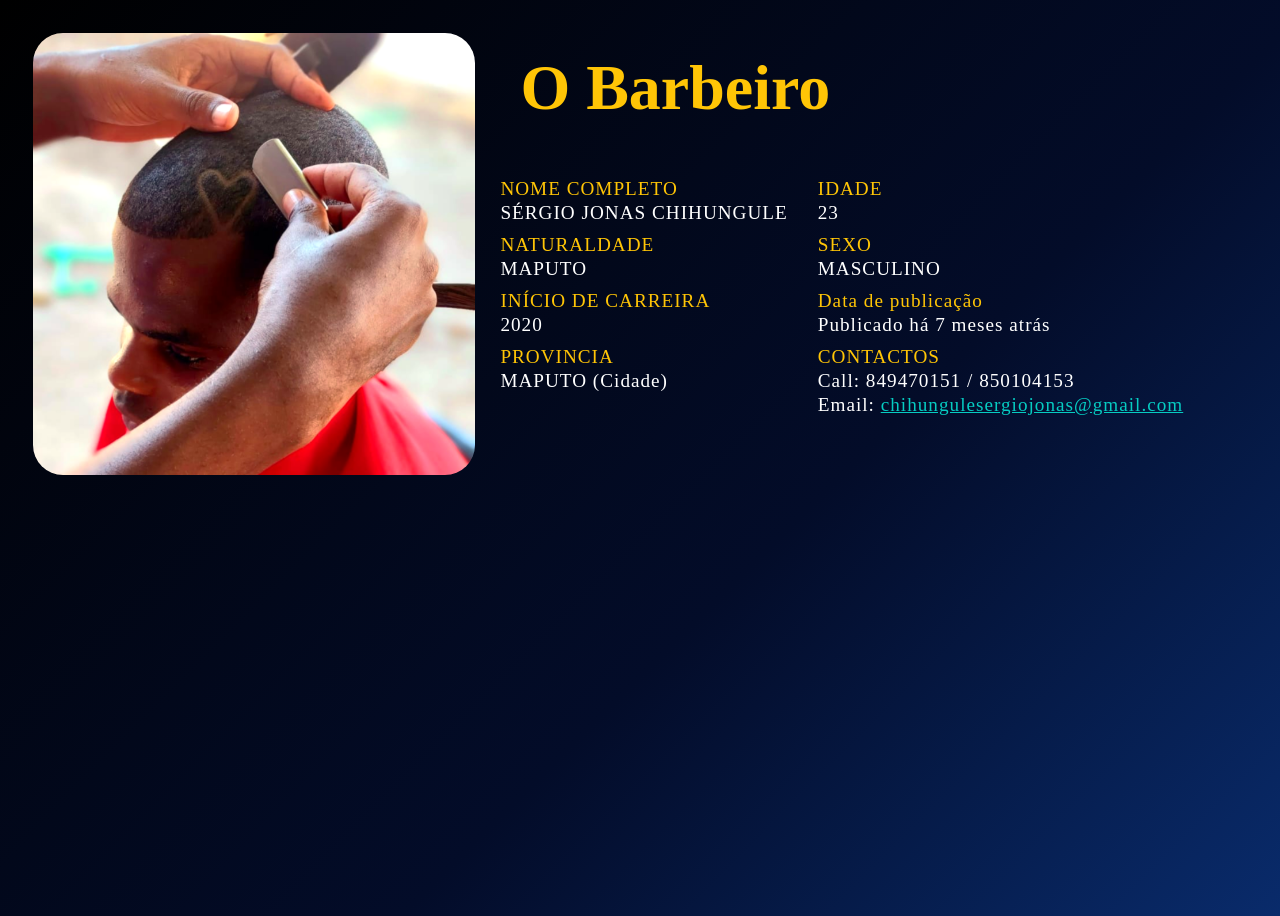
==== index.html @ 2ba9f7d7 "nk" ====
<!DOCTYPE html>
<html lang="pt-Pt">
<head>
    <meta charset="UTF-8">
    <link rel="icon" href="img.PNG" type="image/png" sizes="32x32">
    <link rel="icon" href="img.PNG" type="image/png" sizes="96x96">
    <meta name="google-site-verification" content="6t2F4uicQxFRwmdzP9QS4JVIUCfvH9660WqZnqNO77M" />
    <meta name="viewport" content="width=device-width, initial-scale=1.0">
    <meta name="description" content="Sérgio Jonas Chihungule de 23 anos com 6 anos de carreira como barbeiro.">
    <meta name="keywords" content="barbeiro, chihungule, cabelo,Sérgio, Sérgio Jonas, corte, maputo, moz, moçambique">

    <meta property="og:title" content="Chihungule - Profile">
    <meta property="og:description" content="Confira meus cortes e experiências.">
    <meta property="og:url" content="https://chihunguleapps.github.io/">
    
    <title>Sérgio Jonas Chihungule | O barbeiro</title>
    <style>
        body{
            background: linear-gradient(135deg, hsl(0, 0%, 0%) 0%,#030c29 60%, #092b6b 100%);
            min-height: 100vh;
        }
        a{
            color: #06ccc2;
        }
        img{
            width: 35%;
            margin: 25px;
            border-radius: 30px;
            object-fit: cover;
            
        }
        .all{
            display: flex;
             flex-direction: row;
             color: white;
             justify-content: start;
        } 
         
        .container-info{
             display: flex;
             flex-direction: column;
        }
        div.info{
             flex-direction: row;
             color: white;
             margin-right: 30px;
             letter-spacing: 1px;
             font-size: 1.5vw;
        }
        .tag{
            margin-top: 10px;
            color: #ffc506; 
        }
        div.pg{
            display: flex;
        }

        h1{
            color: #ffc506;
            margin-left: 20px;
            font-size: 5vw;

        }
        p{
            margin: 2px 0;
            line-height: normal;
        }

        @media (max-width: 768px) {
            .all {
                flex-direction: column;
        
            }
            h1{
                align-self: center;
                font-size: 6vW;
            }
            div.pg{
                flex-direction: row;
                align-items: center;
                
            }

            div.info{
                font-size: 2.5vw;
                flex-direction: row;
                margin-right: 20px;
                margin-bottom: 20px;
            }
            
            img {
                align-self: center;
                width: 40%;
                aspect-ratio: 1/1;
            }
        }
    </style>
</head>
<body>
    <div class="all">
        
        <img src="img.PNG">
        <div class="container-info">
            <h1>O Barbeiro</h1>

            <div class="pg">
                <div class="info">
                    <p class="tag">NOME COMPLETO</p>
                    <p>SÉRGIO JONAS CHIHUNGULE </p>
                    <p></p>
                    <p class="tag">NATURALDADE</p>
                    <p>MAPUTO</p>
                    <p class="tag">INÍCIO DE CARREIRA</p>
                    <p>2020</p>
                    <p class="tag">PROVINCIA</p>
                    <p>MAPUTO (Cidade)</p>
                </div>
                <div class="info">
                     <p class="tag">IDADE</p>
                     <p>23</p>
                     <p class="tag">SEXO</p>
                     <p>MASCULINO</p>
                     <p  class="tag">Data de publicação</p>
                     <p id="ago"></p>
                     <p class="tag">CONTACTOS</p>
                     <P>Call: 849470151 / 850104153 </P>
                     <p>Email: <a href="mailto:chihungulesergiojonas@gmail.com">chihungulesergiojonas@gmail.com</a></p>

                 </div>
            </div>
        </div>
        
    </div>
    <script> 
     
     function  getTime() {
        var hr = new Date(2026, 3, 12, 0, 0)
        var ag = new Date()
        var ago = ag - hr
        
        var mins = Math.floor(ago/60000)
        var hours = Math.floor(mins/60)
        var days = Math.floor(hours/24)
        var weeks = Math.floor(days/7)
        var months = Math.floor(days/30)
        var years = Math.floor(days/365)

        if(mins<60) return mins + (mins===1?" minuto":" minutos")
        if(hours<24) return hours +(hours===1? " hora": " horas")
        if(days<7) return days + (days===1?" dia":" dias")
        if(days<30) return weeks + (weeks===1?" semana":" semanas")
        if(months<12) return months + (months===1?" mês":" meses")
        return years + (years===1?" ano":" anos" )
     }


     document.getElementById("ago").innerText = ` Publicado há ${getTime()} atrás`

     /*

      git add .
      git commit -m "ENVIANDO ARQUIVOS"
      git push

     */
    </script>

</body>
</html>
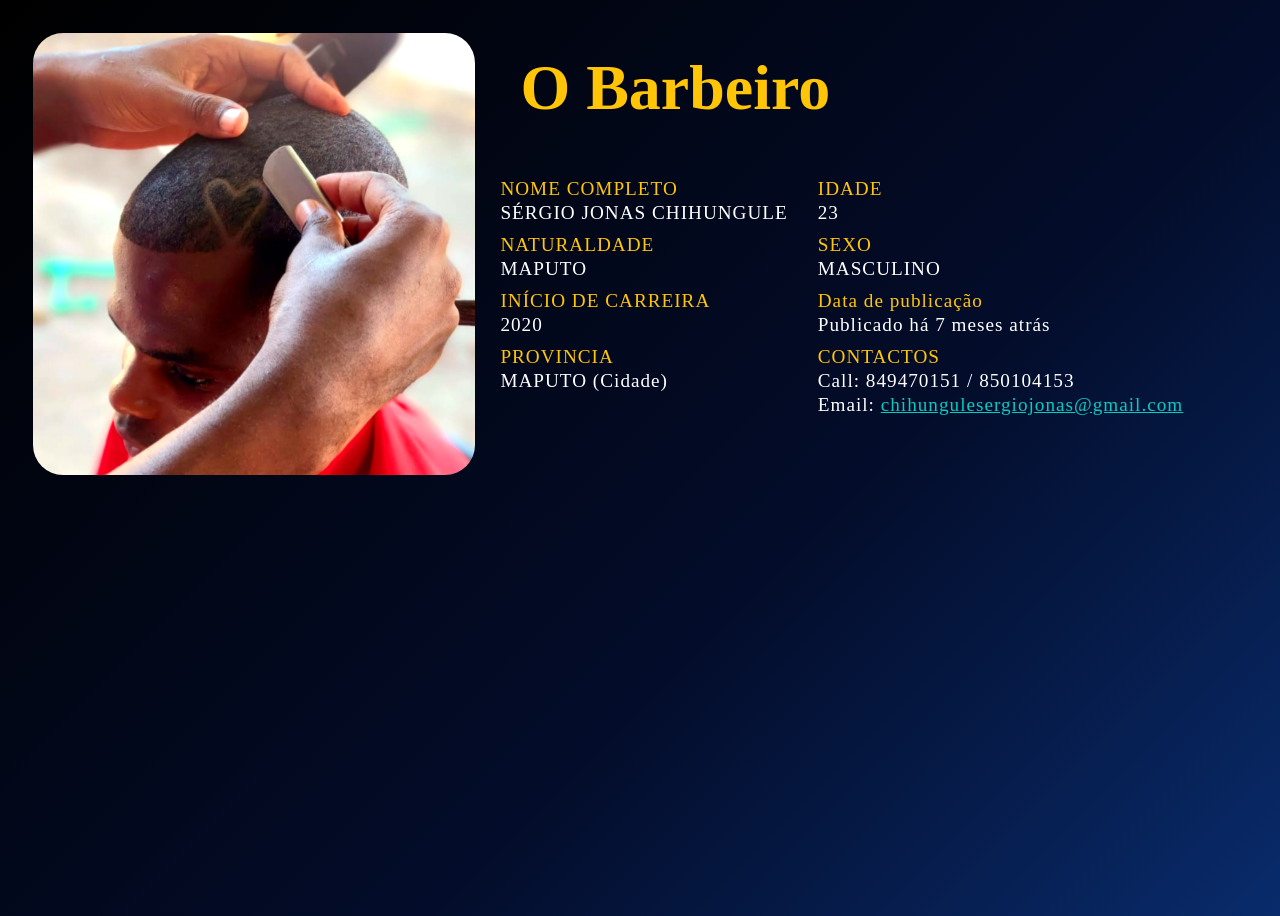
==== commit 0241ca17: "hk" ====
--- a/index.html
+++ b/index.html
@@ -4,15 +4,24 @@
     <meta charset="UTF-8">
     <link rel="icon" href="img.PNG" type="image/png" sizes="32x32">
     <link rel="icon" href="img.PNG" type="image/png" sizes="96x96">
+    <link rel="canonical" href="https://sergiojonas.github.io/" />
     <meta name="google-site-verification" content="6t2F4uicQxFRwmdzP9QS4JVIUCfvH9660WqZnqNO77M" />
     <meta name="viewport" content="width=device-width, initial-scale=1.0">
     <meta name="description" content="Sérgio Jonas Chihungule de 23 anos com 6 anos de carreira como barbeiro.">
     <meta name="keywords" content="barbeiro, chihungule, cabelo,Sérgio, Sérgio Jonas, corte, maputo, moz, moçambique">
 
-    <meta property="og:title" content="Chihungule - Profile">
+    <meta property="og:title" content="Sérgio Jonas">
     <meta property="og:description" content="Confira meus cortes e experiências.">
-    <meta property="og:url" content="https://chihunguleapps.github.io/">
+    <meta property="og:url" content="https://sergiojonas.github.io/">
+    <script type="application/ld+json">
+        {
     
+        "@context": "https://schema.org",
+        "@type": "WebSite",
+        "name": "Sérgio Jonas",
+        "url": "https://sergiojonas.github.io/"
+        }
+    </script>
     <title>Sérgio Jonas Chihungule | O barbeiro</title>
     <style>
         body{
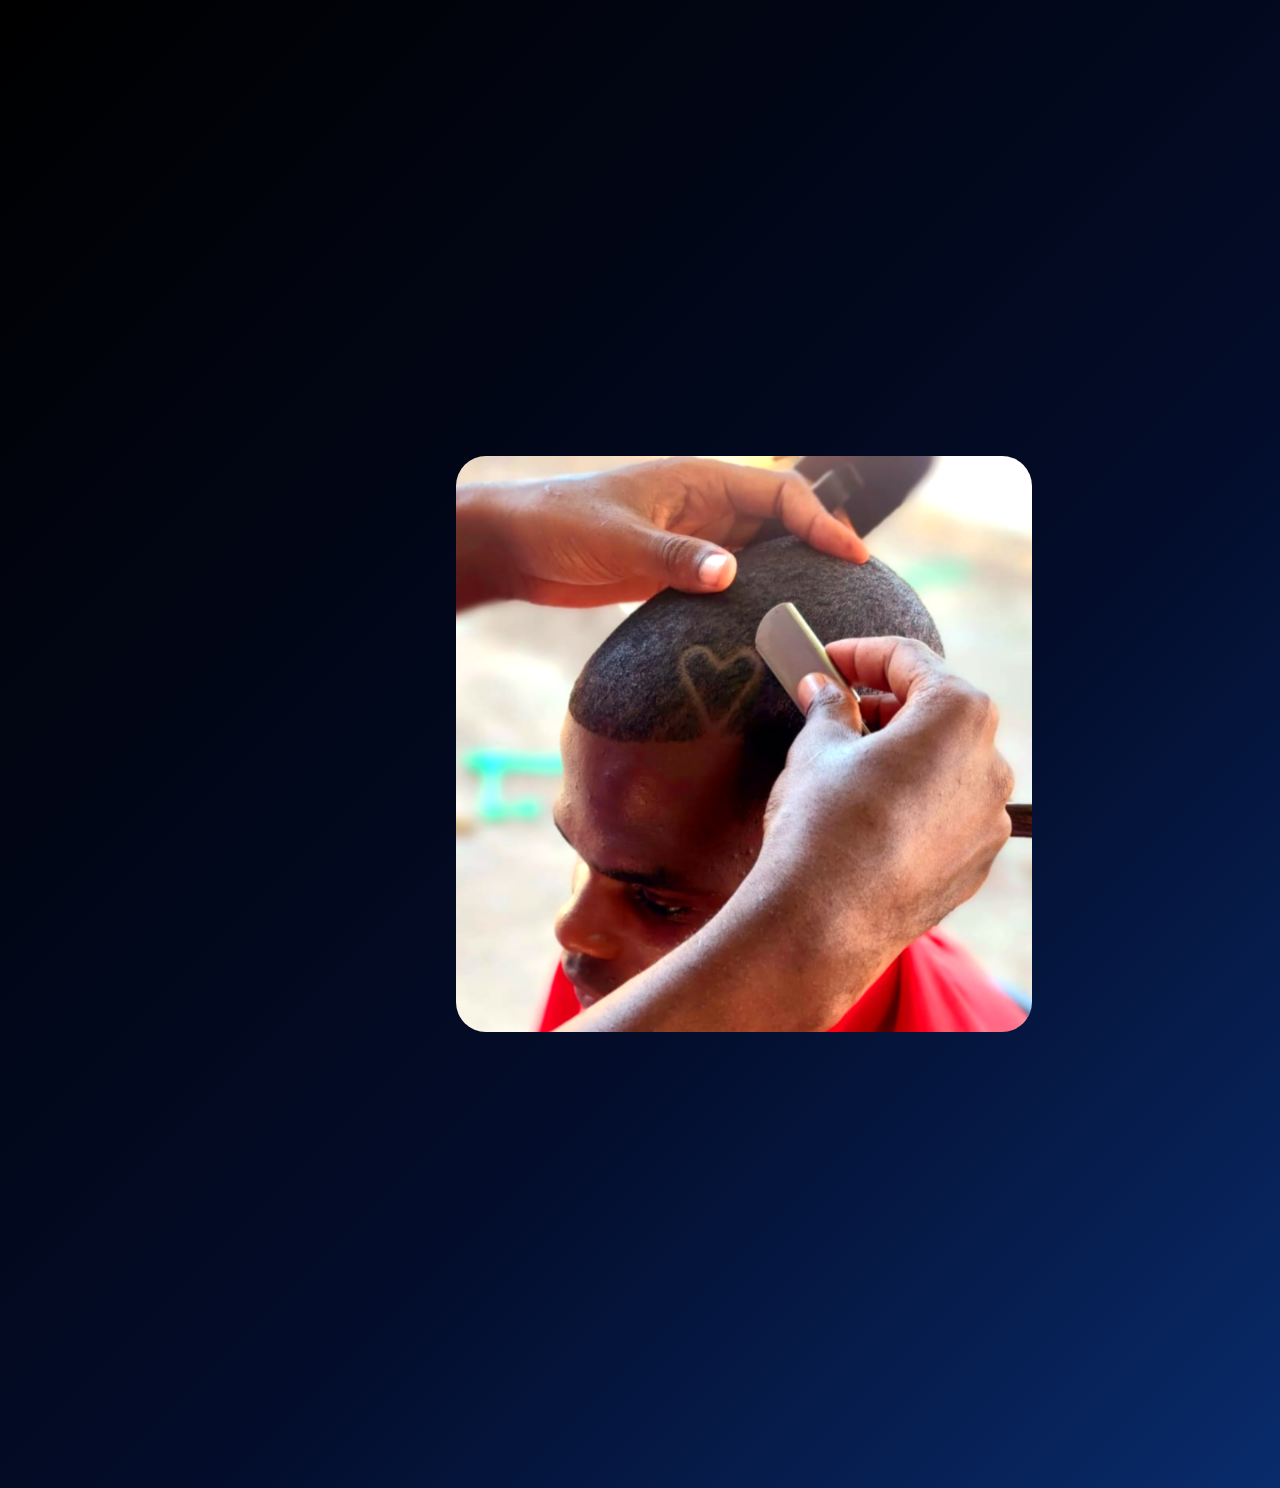
==== commit 7aff96ec: "ik" ====
--- a/index.html
+++ b/index.html
@@ -32,8 +32,8 @@
             color: #06ccc2;
         }
         img{
-            width: 35%;
-            margin: 25px;
+            width: 45vw;
+            margin:35vw;
             border-radius: 30px;
             object-fit: cover;
             
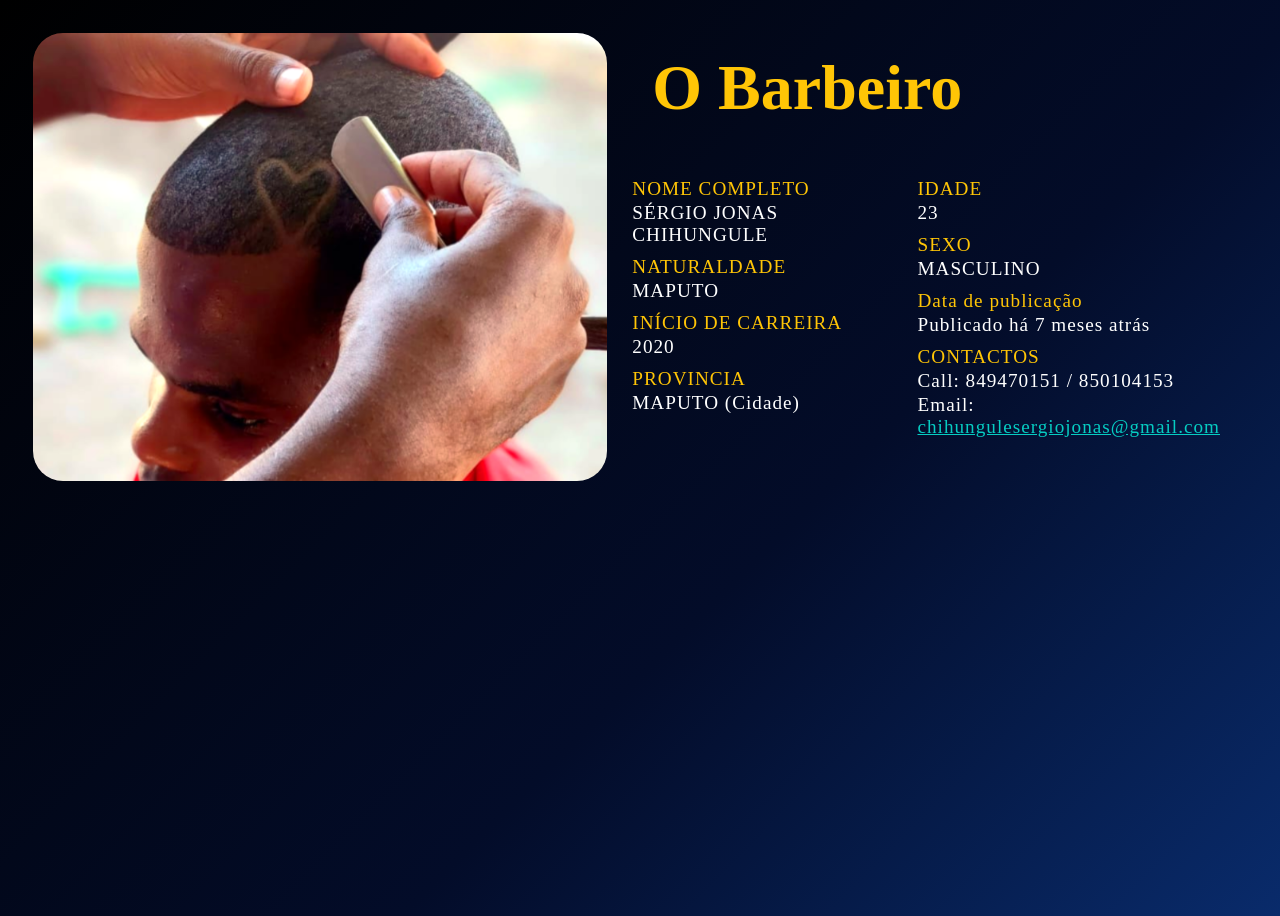
==== commit d2e3f7dc: "j" ====
--- a/index.html
+++ b/index.html
@@ -15,7 +15,6 @@
     <meta property="og:url" content="https://sergiojonas.github.io/">
     <script type="application/ld+json">
         {
-    
         "@context": "https://schema.org",
         "@type": "WebSite",
         "name": "Sérgio Jonas",
@@ -32,8 +31,9 @@
             color: #06ccc2;
         }
         img{
-            width: 45vw;
-            margin:35vw;
+            width: 50vw;
+            height: 35vw;
+            margin: 25px;
             border-radius: 30px;
             object-fit: cover;
             
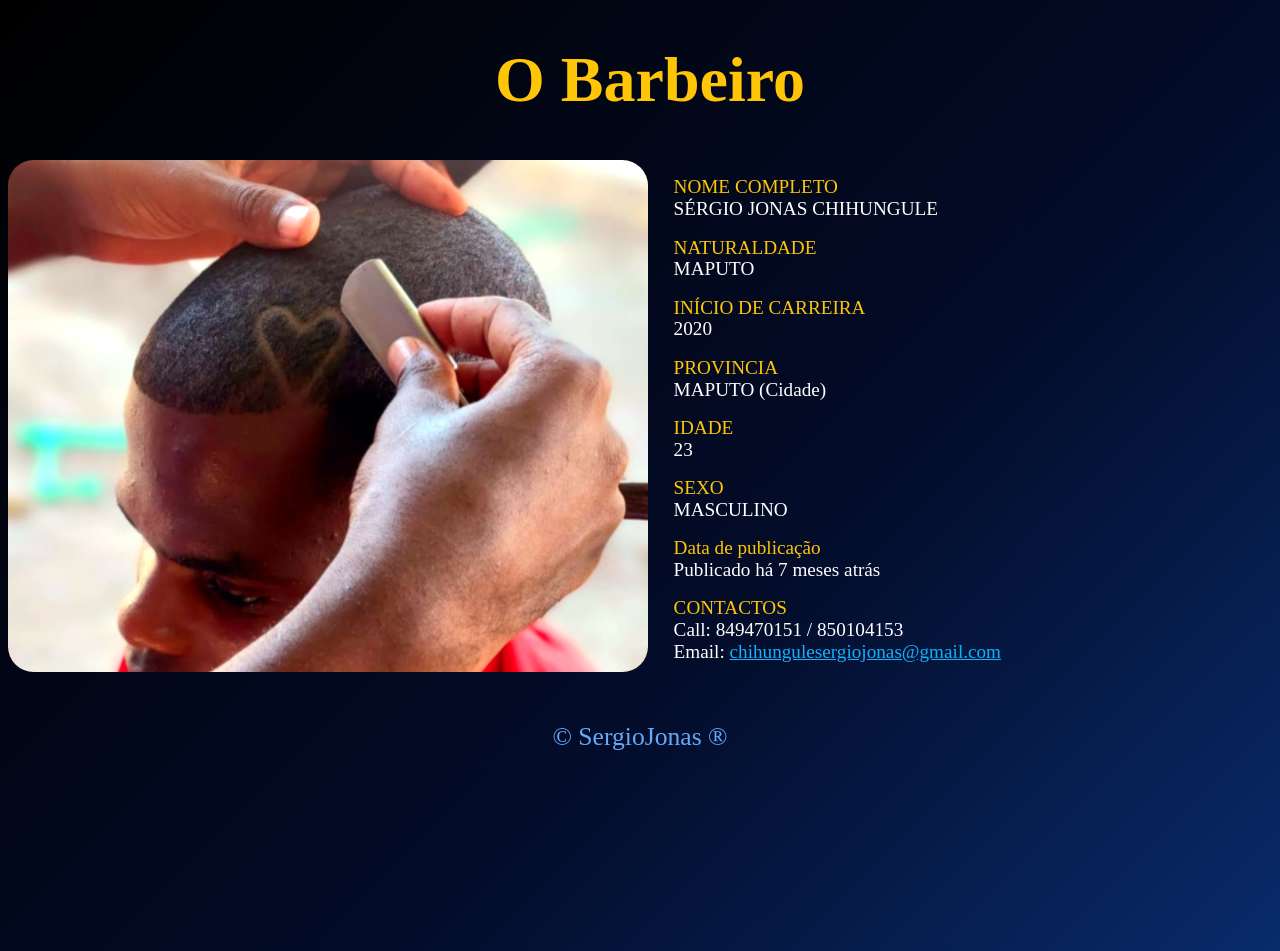
==== commit 3d2d53a3: "layou" ====
--- a/index.html
+++ b/index.html
@@ -22,124 +22,42 @@
         }
     </script>
     <title>Sérgio Jonas Chihungule | O barbeiro</title>
-    <style>
-        body{
-            background: linear-gradient(135deg, hsl(0, 0%, 0%) 0%,#030c29 60%, #092b6b 100%);
-            min-height: 100vh;
-        }
-        a{
-            color: #06ccc2;
-        }
-        img{
-            width: 50vw;
-            height: 35vw;
-            margin: 25px;
-            border-radius: 30px;
-            object-fit: cover;
-            
-        }
-        .all{
-            display: flex;
-             flex-direction: row;
-             color: white;
-             justify-content: start;
-        } 
-         
-        .container-info{
-             display: flex;
-             flex-direction: column;
-        }
-        div.info{
-             flex-direction: row;
-             color: white;
-             margin-right: 30px;
-             letter-spacing: 1px;
-             font-size: 1.5vw;
-        }
-        .tag{
-            margin-top: 10px;
-            color: #ffc506; 
-        }
-        div.pg{
-            display: flex;
-        }
 
-        h1{
-            color: #ffc506;
-            margin-left: 20px;
-            font-size: 5vw;
-
-        }
-        p{
-            margin: 2px 0;
-            line-height: normal;
-        }
-
-        @media (max-width: 768px) {
-            .all {
-                flex-direction: column;
-        
-            }
-            h1{
-                align-self: center;
-                font-size: 6vW;
-            }
-            div.pg{
-                flex-direction: row;
-                align-items: center;
-                
-            }
-
-            div.info{
-                font-size: 2.5vw;
-                flex-direction: row;
-                margin-right: 20px;
-                margin-bottom: 20px;
-            }
-            
-            img {
-                align-self: center;
-                width: 40%;
-                aspect-ratio: 1/1;
-            }
-        }
-    </style>
+    <link rel="stylesheet" href="style.css">
 </head>
 <body>
-    <div class="all">
+
+    <header>
+        <h1>O Barbeiro</h1>
+    </header>
+    <section>
+        <img src="img.PNG">
+
+         <div >
+            <p class="tag">NOME COMPLETO</p>
+            <p>SÉRGIO JONAS CHIHUNGULE </p>
+            <p class="tag">NATURALDADE</p>
+            <p>MAPUTO</p>
+            <p class="tag">INÍCIO DE CARREIRA</p>
+            <p>2020</p>
+            <p class="tag">PROVINCIA</p>
+            <p>MAPUTO (Cidade)</p>
+            
+            <p class="tag">IDADE</p>
+            <p>23</p>
+            <p class="tag">SEXO</p>
+            <p>MASCULINO</p>
+            <p  class="tag">Data de publicação</p>
+            <p id="ago"></p>
+            <p class="tag">CONTACTOS</p>
+            <P>Call: 849470151 / 850104153 </P>
+            <p>Email: <a href="mailto:chihungulesergiojonas@gmail.com">chihungulesergiojonas@gmail.com</a></p>
         
-        <img src="img.PNG">
-        <div class="container-info">
-            <h1>O Barbeiro</h1>
-
-            <div class="pg">
-                <div class="info">
-                    <p class="tag">NOME COMPLETO</p>
-                    <p>SÉRGIO JONAS CHIHUNGULE </p>
-                    <p></p>
-                    <p class="tag">NATURALDADE</p>
-                    <p>MAPUTO</p>
-                    <p class="tag">INÍCIO DE CARREIRA</p>
-                    <p>2020</p>
-                    <p class="tag">PROVINCIA</p>
-                    <p>MAPUTO (Cidade)</p>
-                </div>
-                <div class="info">
-                     <p class="tag">IDADE</p>
-                     <p>23</p>
-                     <p class="tag">SEXO</p>
-                     <p>MASCULINO</p>
-                     <p  class="tag">Data de publicação</p>
-                     <p id="ago"></p>
-                     <p class="tag">CONTACTOS</p>
-                     <P>Call: 849470151 / 850104153 </P>
-                     <p>Email: <a href="mailto:chihungulesergiojonas@gmail.com">chihungulesergiojonas@gmail.com</a></p>
-
-                 </div>
-            </div>
-        </div>
-        
-    </div>
+         </div>
+    </section>
+    <footer>
+        <p>&copy; SergioJonas &reg;</p>
+    </footer>
     <script> 
      
      function  getTime() {
--- a/style.css
+++ b/style.css
@@ -0,0 +1,91 @@
+body{
+    background: linear-gradient(135deg, hsl(0, 0%, 0%) 0%,#030c29 60%, #092b6b 100%);
+    min-height: 100vh;
+}
+
+
+header{
+    text-align: center;
+}
+section{
+    display: flex;
+    height: auto;
+   align-items: flex-start;
+   color: white;
+   font-size: 1.5vw;
+   line-height: 1.7vw;
+}
+img{
+    float: left;
+    width: 50vw;
+    height: 40vw;
+    margin-right: 2vw;
+    border-radius: 2vw;
+    object-fit: cover;         
+}
+div{
+    display: flex;
+    flex-direction: column;
+    flex: 1;
+}
+p{
+    margin: 0;
+}
+ h1{
+    color: #ffc506;
+    margin-left: 20px;
+    font-size: 5vw;
+
+}
+.tag{
+    margin-top: 1.3vw;
+    color: #ffc506; 
+}
+a{
+            color: #10b2fd;
+        }
+footer{
+   color: #64aafa;
+   text-align: center;
+   margin-top: 50px;
+   margin-bottom: 30px;
+   font-size: 2vw;
+}
+
+
+@media (max-width: 768px) {
+    body{
+        margin: auto;
+        width: 100%;
+    }
+
+    section{
+        flex-direction: column;
+        text-align: center;
+        align-items: center;
+        width: 90%;
+        margin: 0 auto;
+        font-size: 3.5vw;
+        line-height: 3.55vw;
+    }
+    .tag{
+        margin-top: 1.5vh;
+    }
+    div{
+        margin-top: 3vw;
+    }
+    img{
+        width: 60vw;
+        height: 50vw;
+        text-align: center;
+        float: none;
+        border-radius: 4vh;
+    }
+    footer{
+   text-align: center;
+   margin-top: 5vh;
+   margin-bottom: 3vh;
+   font-size: 5vw;
+}
+    
+}
